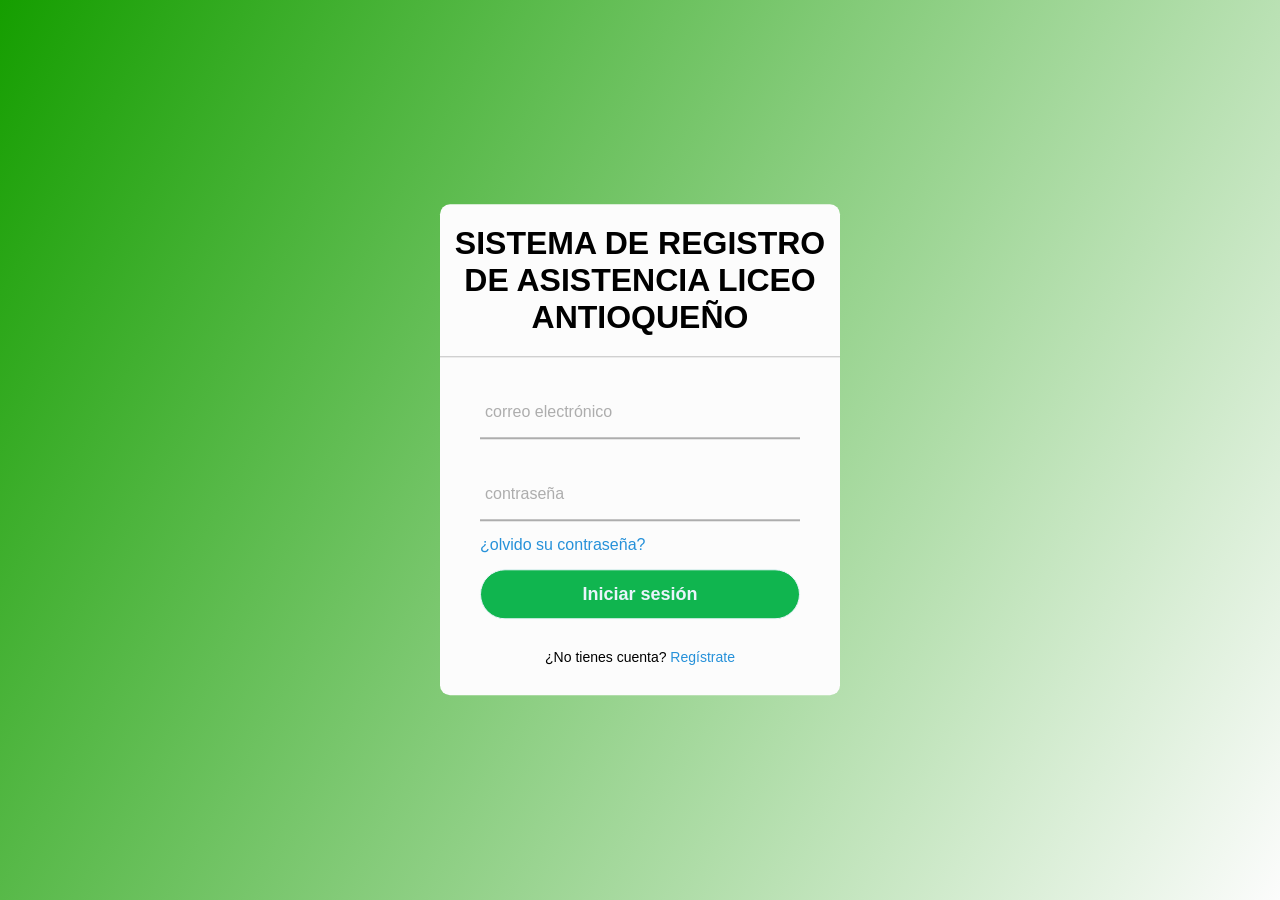
==== index.html @ 9fdfdebd "login pagina web se creo el login de la pagina web" ====
<!DOCTYPE html>
<html lang="en">
<head>
    <meta charset="UTF-8">
    <meta name="viewport" content="width=device-width, initial-scale=1.0">
    <title>Document</title>
    <link rel="stylesheet" href="styles.css">
</head>
<body>
    <div class="formulario">
        <h1>SISTEMA DE REGISTRO DE ASISTENCIA LICEO ANTIOQUEÑO</h1>
        <form method="post">
            <div class="correo">
                <input type="email" required>
                <label> correo electrónico</label>
            </div>
            <div class="contraseña">
                <input type="password" required>
                <label>contraseña</label>
            </div>
            <div class="recordar">¿olvido su contraseña? </div>
            <div class="boton">
                <input type="submit" value="Iniciar sesión">
                <div class="Registrarse">
                  ¿No tienes cuenta?  <a href="#">Regístrate</a>
                </div>
            </div>
        </form>


    </div>
</body>
</html>
---- styles.css ----
body {
  margin: 0;
  padding: 0;
  font-family: 'Poppins', sans-serif;
  background: linear-gradient(120deg,#159E00, #FCFCFC);
  height: 100vh;
}

.formulario {
  position: absolute;
  top: 50%;
  left: 50%;
  transform: translate(-50%, -50%);
  width: 400px;
  background: #FCFCFC;
  border-radius: 10px;
}

.formulario h1{
    text-align: center;
    padding: 0 0 20px 0;
    border-bottom: 1px solid silver;
}

.formulario form{
    padding: 0 40px;
    box-sizing: border-box;
}

form .correo, form .contraseña{
    position: relative;
    border-bottom: 2px solid #adadad;
    margin: 30px 0;
}

.correo input, .contraseña input{
    width: 100%;
    padding: 0 0 10px 0;
    height: 40px;
    font-size: 16px;
    border: none;
    background: none;
    outline: none;
}

.correo label, .contraseña label{
    position: absolute;
    top: 50%;
    left: 5px;
    color: #adadad;
    transform: translateY(-50%);
    font-size: 16px;
    pointer-events: none;
}

.correo span::before, .contraseña span::before{
    content: '';
    position: absolute;
    top: 40px;
    left: 0;
    width: 0%;
    height: 2px;
    background: #2691d9;
    transition: 0.5s;
}

.correo input:focus ~ label, .contraseña input:focus ~ label,
.correo input:valid ~ label, .contraseña input:valid ~ label{
    top: -5px;
    color: #2691d9;
}

.correo input:focus ~ span::before, .contraseña input:focus ~ span::before,
.correo input:valid ~ span::before, .contraseña input:valid ~ span::before{
    width: 100%;
}

.recordar{
    margin: -15px 0 15px 0;
    color: #2691d9;
    cursor: pointer;
}

.recordar:hover{
    text-decoration: underline;
}

input[type="submit"]{
    width: 100%;
    height: 50px;
    border: 1px solid;
    background: #10b54f;
    border-radius: 25px;
    font-size: 18px;
    color: #e9f4fb;
    font-weight: 700;
    cursor: pointer;
    outline: none;
}

input[type="submit"]:hover{
    border-color: #10b54f;
    transition: .5s;
}

.Registrarse{
    margin: 30px 0;
    text-align: center;
    font-size: 14px;
    color: black;
}

.Registrarse a{
    color: #2691d9;
    text-decoration: none;
}

.Registrarse a:hover{
    text-decoration: underline;
}
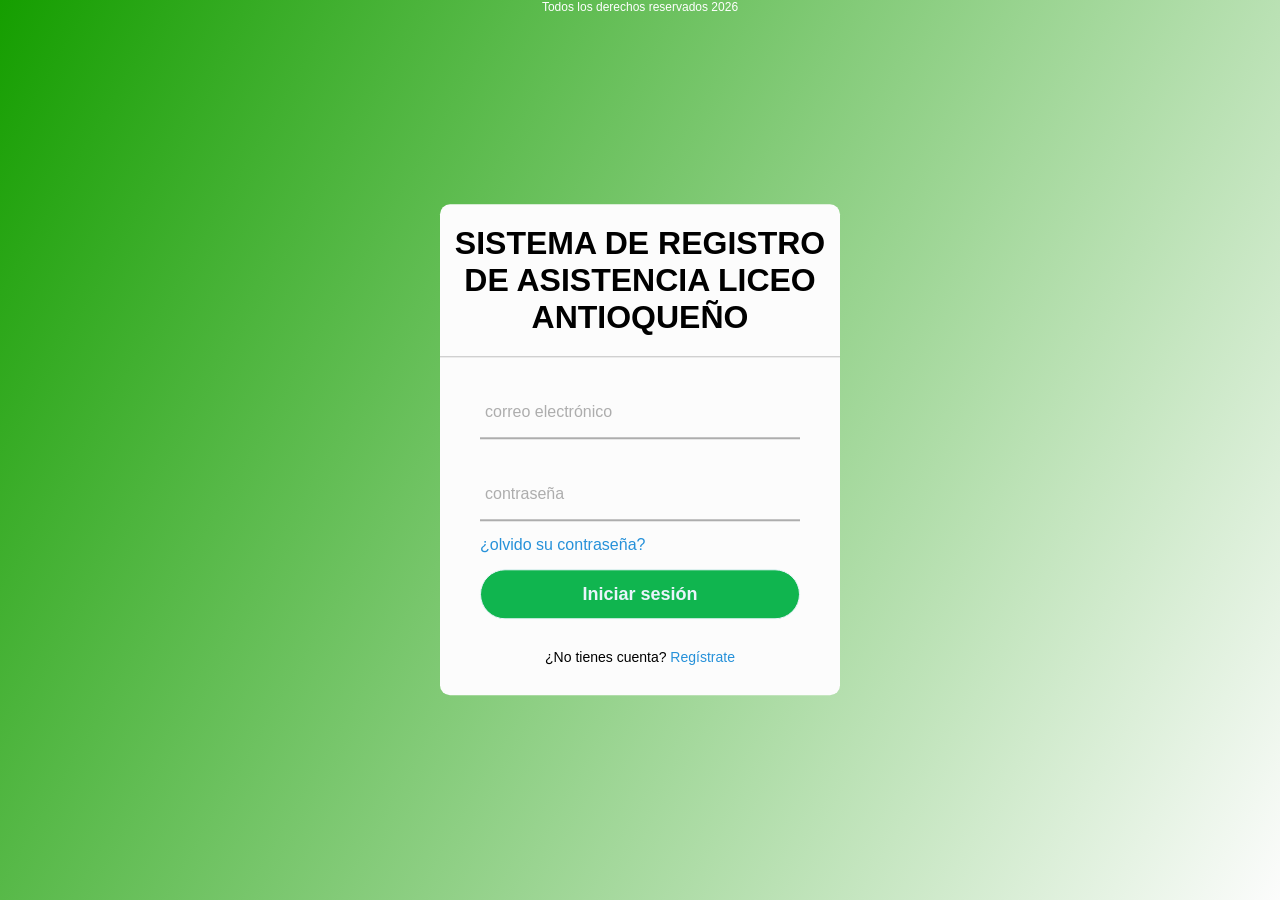
==== commit 04e36d93: "derechos reservados 2026 agg descripcion parte superior" ====
--- a/index.html
+++ b/index.html
@@ -26,8 +26,9 @@
                 </div>
             </div>
         </form>
-
-
     </div>
 </body>
+<div class="derechos">
+        Todos los derechos reservados 2026
+    </div>
 </html>
--- a/styles.css
+++ b/styles.css
@@ -117,4 +117,10 @@
 
 .Registrarse a:hover{
     text-decoration: underline;
+}
+
+.derechos{
+    text-align: center;
+    font-size: 12px;
+    color: white;
 }
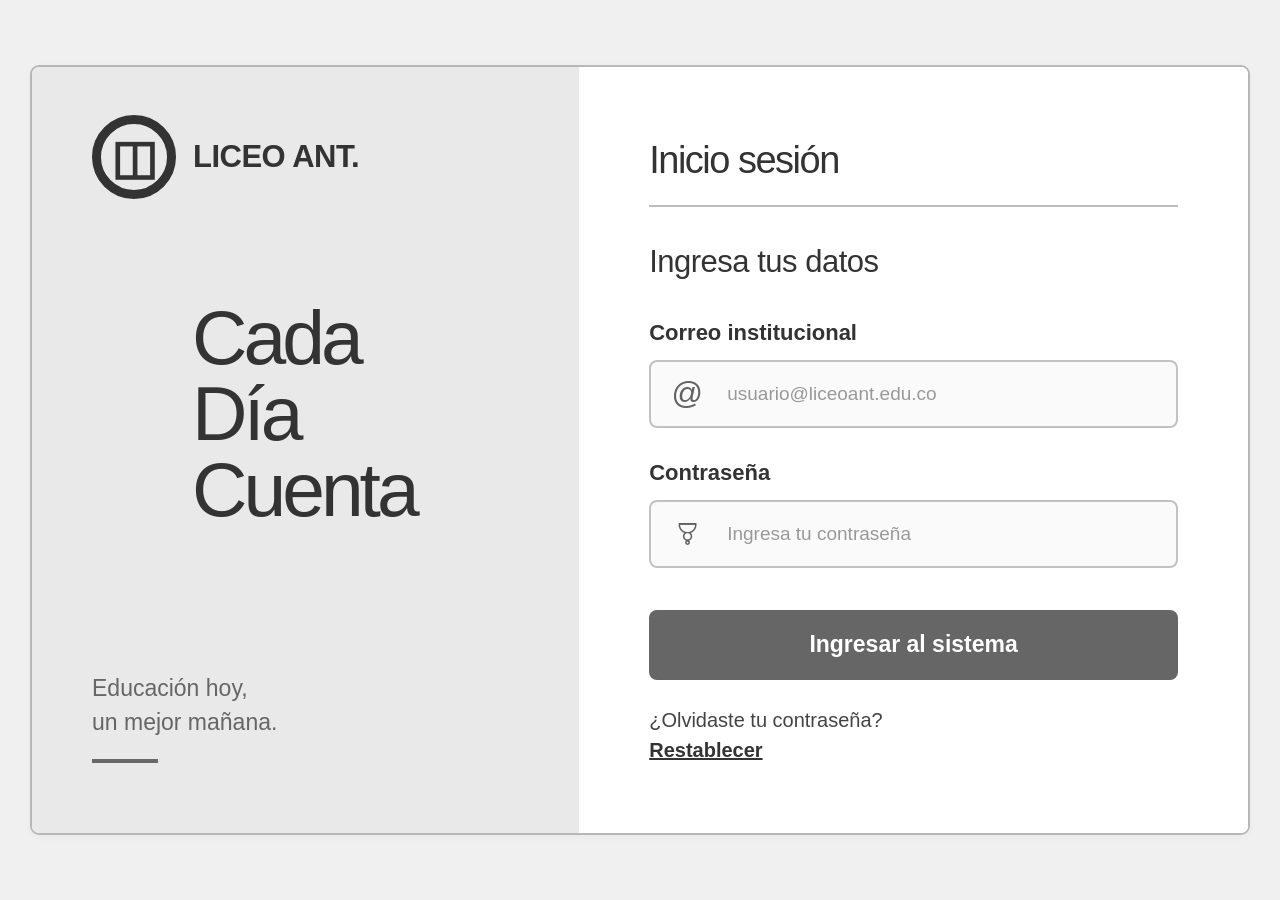
==== commit ed53d4a5: "se define el login como pagina de inicio" ====
--- a/index.html
+++ b/index.html
@@ -1,34 +1,79 @@
 <!DOCTYPE html>
-<html lang="en">
+<html lang="es">
 <head>
-    <meta charset="UTF-8">
-    <meta name="viewport" content="width=device-width, initial-scale=1.0">
-    <title>Document</title>
-    <link rel="stylesheet" href="styles.css">
+  <meta charset="UTF-8">
+  <meta name="viewport" content="width=device-width, initial-scale=1.0">
+  <title>Liceo Ant. - Inicio de sesión</title>
+  <link rel="stylesheet" href="styles/login.css">
+  <link rel="stylesheet" href="styles/home.css">
 </head>
 <body>
-    <div class="formulario">
-        <h1>SISTEMA DE REGISTRO DE ASISTENCIA LICEO ANTIOQUEÑO</h1>
-        <form method="post">
-            <div class="correo">
-                <input type="email" required>
-                <label> correo electrónico</label>
-            </div>
-            <div class="contraseña">
-                <input type="password" required>
-                <label>contraseña</label>
-            </div>
-            <div class="recordar">¿olvido su contraseña? </div>
-            <div class="boton">
-                <input type="submit" value="Iniciar sesión">
-                <div class="Registrarse">
-                  ¿No tienes cuenta?  <a href="#">Regístrate</a>
-                </div>
-            </div>
+
+  <main class="login-card">
+
+    <section class="brand-panel">
+      <div class="brand">
+        <div class="logo">
+          <span class="book">◫</span>
+        </div>
+        <span>LICEO ANT.</span>
+      </div>
+
+      <div class="slogan">
+        <h1>Cada<br>Día<br>Cuenta</h1>
+      </div>
+
+      <div class="bottom-slogan">
+        <p>Educación hoy,<br>un mejor mañana.</p>
+        <div class="short-line"></div>
+      </div>
+    </section>
+
+    <section class="form-panel">
+      <div class="form-content">
+        <h2>Inicio sesión</h2>
+        <div class="divider"></div>
+
+        <p class="intro">Ingresa tus datos</p>
+
+        <form>
+          <label for="email">Correo institucional</label>
+          <div class="input-wrapper">
+            <span class="input-icon">@</span>
+            <input
+              type="email"
+              id="email"
+              name="email"
+              placeholder="usuario@liceoant.edu.co"
+              autocomplete="email"
+              required
+            >
+          </div>
+
+          <label for="password">Contraseña</label>
+          <div class="input-wrapper">
+            <span class="input-icon lock-icon">♙</span>
+            <input
+              type="password"
+              id="password"
+              name="password"
+              placeholder="Ingresa tu contraseña"
+              autocomplete="current-password"
+              required
+            >
+          </div>
+
+          <button type="submit">Ingresar al sistema</button>
         </form>
-    </div>
+
+        <div class="forgot">
+          <p>¿Olvidaste tu contraseña?</p>
+          <a href="#">Restablecer</a>
+        </div>
+      </div>
+    </section>
+
+  </main>
+
 </body>
-<div class="derechos">
-        Todos los derechos reservados 2026
-    </div>
-</html>+</html>
--- a/styles/login.css
+++ b/styles/login.css
@@ -0,0 +1,317 @@
+* {
+  margin: 0;
+  padding: 0;
+  box-sizing: border-box;
+}
+
+body {
+  min-height: 100vh;
+  display: flex;
+  justify-content: center;
+  align-items: center;
+  padding: 30px;
+  background: #f1f2f3;
+  font-family: Arial, Helvetica, sans-serif;
+  color: #252525;
+}
+
+.login-card {
+  width: min(1285px, 100%);
+  min-height: 770px;
+  display: grid;
+  grid-template-columns: 45% 55%;
+  background: #ffffff;
+  border: 2px solid #b7b7b7;
+  border-radius: 9px;
+  overflow: hidden;
+  box-shadow: 0 2px 8px rgba(0, 0, 0, 0.03);
+}
+
+/* PANEL IZQUIERDO */
+.brand-panel {
+  position: relative;
+  padding: 48px 60px;
+  background: #e9e9e9;
+  display: flex;
+  flex-direction: column;
+}
+
+.brand {
+  display: flex;
+  align-items: center;
+  gap: 17px;
+  font-size: 31px;
+  font-weight: 700;
+  letter-spacing: -0.5px;
+}
+
+.logo {
+  width: 84px;
+  height: 84px;
+  border: 9px solid #333333;
+  border-radius: 50%;
+  display: flex;
+  justify-content: center;
+  align-items: center;
+}
+
+.book {
+  font-size: 47px;
+  line-height: 1;
+  transform: scaleX(1.05);
+  color: #333333;
+}
+
+.slogan {
+  margin-left: 100px;
+  margin-top: 100px;
+}
+
+.slogan h1 {
+  font-size: clamp(62px, 6vw, 91px);
+  line-height: 0.99;
+  font-weight: 500;
+  letter-spacing: -4px;
+}
+
+.bottom-slogan {
+  position: absolute;
+  left: 60px;
+  bottom: 70px;
+}
+
+.bottom-slogan p {
+  font-size: 23px;
+  line-height: 1.45;
+  color: #666666;
+}
+
+.short-line {
+  width: 66px;
+  height: 4px;
+  margin-top: 20px;
+  background: #686868;
+}
+
+/* PANEL DERECHO */
+.form-panel {
+  background: #ffffff;
+  display: flex;
+  justify-content: center;
+  align-items: center;
+  padding: 55px 70px;
+}
+
+.form-content {
+  width: 100%;
+  max-width: 575px;
+}
+
+.form-content h2 {
+  font-size: 38px;
+  font-weight: 500;
+  letter-spacing: -1.5px;
+}
+
+.divider {
+  width: 100%;
+  height: 2px;
+  margin: 23px 0 37px;
+  background: #bdbdbd;
+}
+
+.intro {
+  margin-bottom: 40px;
+  font-size: 31px;
+  letter-spacing: -0.5px;
+}
+
+form {
+  display: flex;
+  flex-direction: column;
+}
+
+label {
+  margin-bottom: 14px;
+  font-size: 22px;
+  font-weight: 700;
+}
+
+.input-wrapper {
+  height: 68px;
+  margin-bottom: 32px;
+  display: flex;
+  align-items: center;
+  border: 2px solid #c2c2c2;
+  border-radius: 8px;
+  background: #fafafa;
+  overflow: hidden;
+  transition: border-color 0.2s, box-shadow 0.2s;
+}
+
+.input-wrapper:focus-within {
+  border-color: #777777;
+  box-shadow: 0 0 0 3px rgba(80, 80, 80, 0.08);
+}
+
+.input-icon {
+  width: 72px;
+  flex-shrink: 0;
+  display: flex;
+  justify-content: center;
+  align-items: center;
+  font-size: 31px;
+  color: #626262;
+}
+
+.lock-icon {
+  font-size: 30px;
+  transform: rotate(180deg);
+}
+
+input {
+  width: 100%;
+  height: 100%;
+  border: none;
+  outline: none;
+  background: transparent;
+  padding: 0 18px 0 4px;
+  font-size: 19px;
+  color: #333333;
+}
+
+input::placeholder {
+  color: #999999;
+}
+
+button {
+  width: 100%;
+  height: 70px;
+  margin-top: 10px;
+  border: none;
+  border-radius: 8px;
+  background: #666666;
+  color: #ffffff;
+  font-size: 23px;
+  font-weight: 700;
+  cursor: pointer;
+  transition: background 0.2s, transform 0.1s;
+}
+
+button:hover {
+  background: #505050;
+}
+
+button:active {
+  transform: scale(0.995);
+}
+
+.forgot {
+  margin-top: 29px;
+  font-size: 20px;
+  color: #444444;
+}
+
+.forgot p {
+  margin-bottom: 7px;
+}
+
+.forgot a {
+  color: #333333;
+  font-weight: 700;
+  text-decoration: underline;
+}
+
+/* RESPONSIVE */
+@media (max-width: 900px) {
+  body {
+    padding: 15px;
+  }
+
+  .login-card {
+    grid-template-columns: 1fr;
+    min-height: auto;
+  }
+
+  .brand-panel {
+    min-height: 430px;
+  }
+
+  .slogan {
+    margin-top: 65px;
+  }
+
+  .bottom-slogan {
+    bottom: 35px;
+  }
+
+  .form-panel {
+    padding: 45px 35px;
+  }
+}
+
+@media (max-width: 520px) {
+  .brand-panel {
+    padding: 30px;
+    min-height: 360px;
+  }
+
+  .brand {
+    font-size: 23px;
+  }
+
+  .logo {
+    width: 62px;
+    height: 62px;
+    border-width: 7px;
+  }
+
+  .book {
+    font-size: 35px;
+  }
+
+  .slogan {
+    margin-left: 45px;
+    margin-top: 50px;
+  }
+
+  .slogan h1 {
+    font-size: 57px;
+    letter-spacing: -3px;
+  }
+
+  .bottom-slogan {
+    left: 30px;
+    bottom: 25px;
+  }
+
+  .bottom-slogan p {
+    font-size: 17px;
+  }
+
+  .form-panel {
+    padding: 35px 24px;
+  }
+
+  .form-content h2 {
+    font-size: 31px;
+  }
+
+  .intro {
+    font-size: 25px;
+    margin-bottom: 30px;
+  }
+
+  label {
+    font-size: 19px;
+  }
+
+  .input-wrapper {
+    height: 60px;
+  }
+
+  button {
+    height: 62px;
+    font-size: 19px;
+  }
+}
--- a/styles/home.css
+++ b/styles/home.css
@@ -0,0 +1,285 @@
+/* Reseteo básico de estilos */
+* {
+    margin: 0;
+    padding: 0;
+    box-sizing: border-box;
+    font-family: 'Segoe UI', Tahoma, Geneva, Verdana, sans-serif;
+}
+
+body {
+    background-color: #f0f0f0;
+    color: #333333;
+    display: flex;
+    justify-content: center;
+    align-items: center;
+    min-height: 100vh;
+}
+
+/* Contenedor principal estilizado como el marco de la imagen */
+.app-container {
+    display: flex;
+    width: 100%;
+    max-width: 1200px;
+    height: 90vh;
+    background-color: #f7f7f7;
+    border-radius: 8px;
+    box-shadow: 0 4px 15px rgba(0, 0, 0, 0.1);
+    overflow: hidden;
+    border: 1px solid #dcdcdc;
+}
+
+/* ==========================================
+   BARRA LATERAL / SIDEBAR
+   ========================================== */
+.sidebar {
+    width: 260px;
+    background-color: #e6e6e6;
+    border-right: 1px solid #d1d1d1;
+    display: flex;
+    flex-direction: column;
+    justify-content: space-between;
+}
+
+/* Sección superior del sidebar */
+.user-profile {
+    display: flex;
+    align-items: center;
+    padding: 20px 20px 25px 20px;
+    border-bottom: 1px solid #dcdcdc;
+    gap: 12px;
+}
+
+.avatar-icon {
+    width: 45px;
+    height: 45px;
+    background-color: #4a4a4a;
+    color: #ffffff;
+    border-radius: 50%;
+    display: flex;
+    align-items: center;
+    justify-content: center;
+    font-size: 1.4rem;
+}
+
+.user-name {
+    font-weight: 600;
+    font-size: 0.95rem;
+    color: #333;
+}
+
+/* Menú de navegación */
+.nav-menu ul {
+    list-style: none;
+    margin-top: 10px;
+}
+
+.nav-menu li a {
+    display: flex;
+    align-items: center;
+    padding: 14px 25px;
+    color: #444;
+    text-decoration: none;
+    font-size: 0.95rem;
+    font-weight: 500;
+    gap: 15px;
+    transition: background-color 0.2s ease;
+}
+
+.nav-menu li a i {
+    font-size: 1.2rem;
+    width: 20px;
+    text-align: center;
+}
+
+.nav-menu li:hover a {
+    background-color: #dadada;
+}
+
+/* Elemento del menú seleccionado */
+.nav-menu li.active a {
+    background-color: #d0d0d0;
+    font-weight: 700;
+    color: #111;
+}
+
+/* Sección inferior del sidebar (Ayuda) */
+.sidebar-bottom {
+    padding: 20px;
+    border-top: 1px solid #dcdcdc;
+}
+
+.help-link {
+    display: flex;
+    align-items: center;
+    gap: 12px;
+    color: #333;
+    text-decoration: none;
+    font-weight: 600;
+    font-size: 0.95rem;
+}
+
+.help-link i {
+    font-size: 1.5rem;
+}
+
+/* ==========================================
+   CONTENIDO PRINCIPAL
+   ========================================== */
+.main-content {
+    flex: 1;
+    display: flex;
+    flex-direction: column;
+    background-color: #f9f9f9;
+    overflow-y: auto;
+}
+
+/* Header */
+.top-header {
+    display: flex;
+    justify-content: space-between;
+    align-items: center;
+    padding: 20px 30px;
+    border-bottom: 1px solid #e0e0e0;
+}
+
+.page-title {
+    font-size: 1.25rem;
+    font-weight: 700;
+    color: #444444;
+}
+
+.header-actions {
+    display: flex;
+    gap: 15px;
+}
+
+.icon-btn {
+    background: none;
+    border: none;
+    font-size: 1.3rem;
+    color: #444;
+    cursor: pointer;
+    padding: 5px;
+}
+
+.icon-btn:hover {
+    color: #000;
+}
+
+/* Cuerpo del contenido */
+.content-body {
+    padding: 30px;
+    display: flex;
+    flex-direction: column;
+    gap: 20px;
+}
+
+/* Saludo de bienvenida */
+.welcome-section h2 {
+    font-size: 2rem;
+    font-weight: 700;
+    color: #2c2c2c;
+    margin-bottom: 5px;
+}
+
+.welcome-section p {
+    color: #666;
+    font-size: 0.95rem;
+}
+
+/* Banner de imagen decorativa */
+.banner-card {
+    width: 100%;
+    height: 180px;
+    background-color: #d9d9d9;
+    border-radius: 12px;
+    display: flex;
+    align-items: center;
+    justify-content: center;
+}
+
+.placeholder-image {
+    display: flex;
+    flex-direction: column;
+    align-items: center;
+    color: #777;
+    gap: 8px;
+}
+
+.placeholder-icon {
+    font-size: 3rem;
+}
+
+/* Cuadrícula inferior (2 columnas) */
+.bottom-grid {
+    display: grid;
+    grid-template-columns: 1fr 1fr;
+    gap: 25px;
+    margin-top: 10px;
+}
+
+/* Lista de accesos directos */
+.shortcuts-list {
+    display: flex;
+    flex-direction: column;
+    gap: 10px;
+}
+
+.shortcut-item {
+    display: flex;
+    justify-content: space-between;
+    align-items: center;
+    background-color: #e8e8e8;
+    padding: 12px 18px;
+    border-radius: 8px;
+    text-decoration: none;
+    color: #333;
+    font-weight: 600;
+    font-size: 0.95rem;
+    transition: background-color 0.2s;
+}
+
+.shortcut-item:hover {
+    background-color: #dddddd;
+}
+
+.item-left {
+    display: flex;
+    align-items: center;
+    gap: 15px;
+}
+
+.item-left i {
+    font-size: 1.2rem;
+    color: #444;
+}
+
+.arrow-icon {
+    font-size: 0.85rem;
+    color: #666;
+}
+
+/* Panel derecho (Imagen Liceo ANT) */
+.liceo-panel {
+    border-left: 1px solid #e0e0e0;
+    display: flex;
+    align-items: center;
+    justify-content: center;
+    padding: 20px;
+}
+
+.liceo-content {
+    text-align: center;
+    color: #666;
+}
+
+.liceo-icon {
+    font-size: 4rem;
+    margin-bottom: 12px;
+    color: #888;
+}
+
+.liceo-content p {
+    font-size: 0.95rem;
+    line-height: 1.4;
+}
